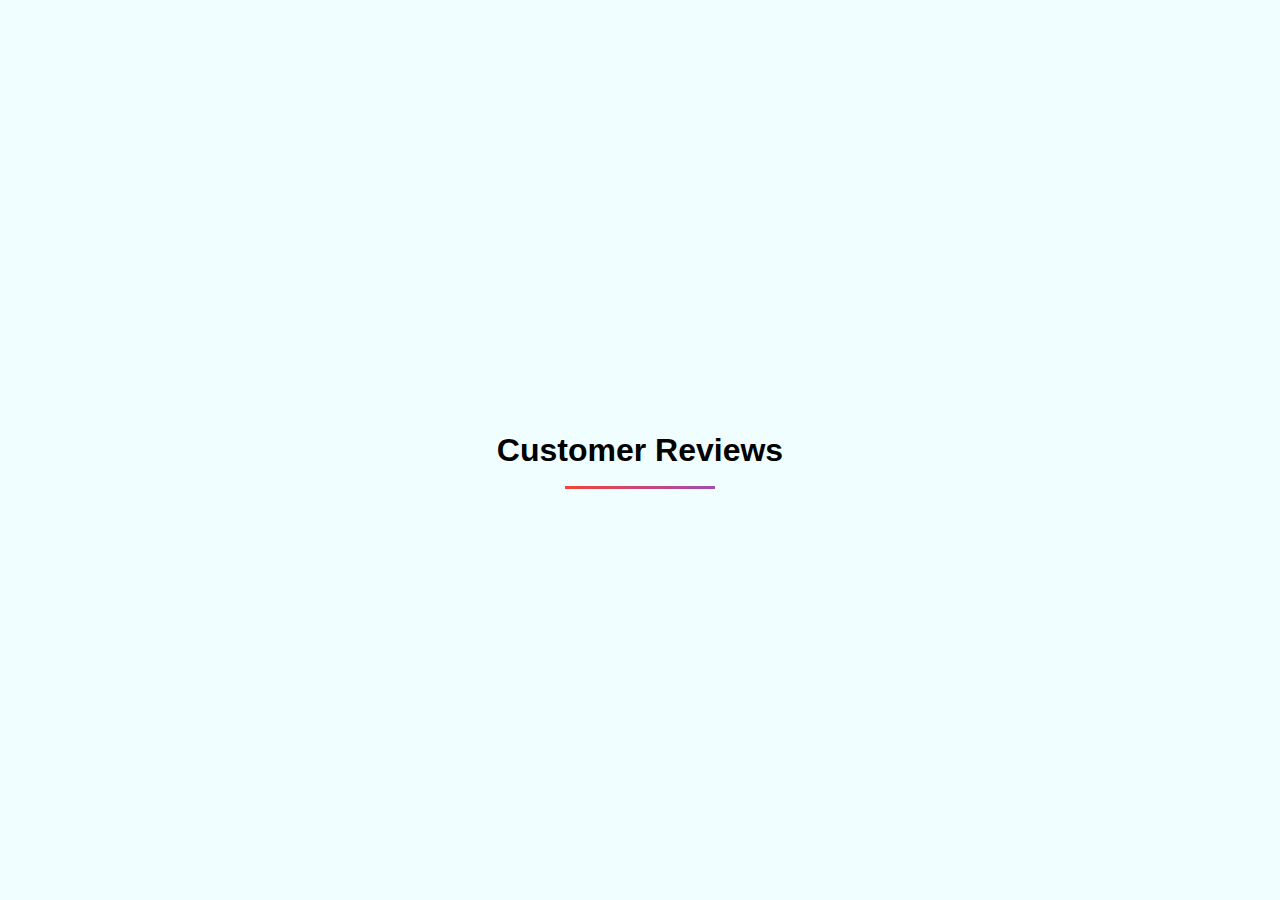
==== index1.html @ 2c9d4229 "testimonial slider started" ====
<!DOCTYPE html>
<html lang="en">
  <head>
    <meta charset="UTF-8" />
    <meta http-equiv="X-UA-Compatible" content="IE=edge" />
    <meta name="viewport" content="width=device-width, initial-scale=1.0" />
    <title>Testimonial Slider</title>
    <link rel="stylesheet" href="style1.css" />
  </head>
  <body>
    <div class="main">
      <h1>Customer Reviews</h1>
    </div>
  </body>
</html>
---- style1.css ----
*{
    margin: 0;
    padding: 0;
}

.main{
    width: 100%;
    height: 100vh;
    background-color: rgb(240, 254, 255);
    font-family:'Franklin Gothic Medium', 'Arial Narrow', Arial, sans-serif;
    display: flex;
    flex-direction: column;
    justify-content: center;
    align-items: center;
}

.main h1{
    position: relative;
}

h1::after{
    content: '';
    width: 150px;
    height: 3px;
    background:linear-gradient(to right, #f44336, #9f4db5);
    position: absolute;
    left: 50%;
    transform: translateX(-50%);
    bottom: -20px;
}
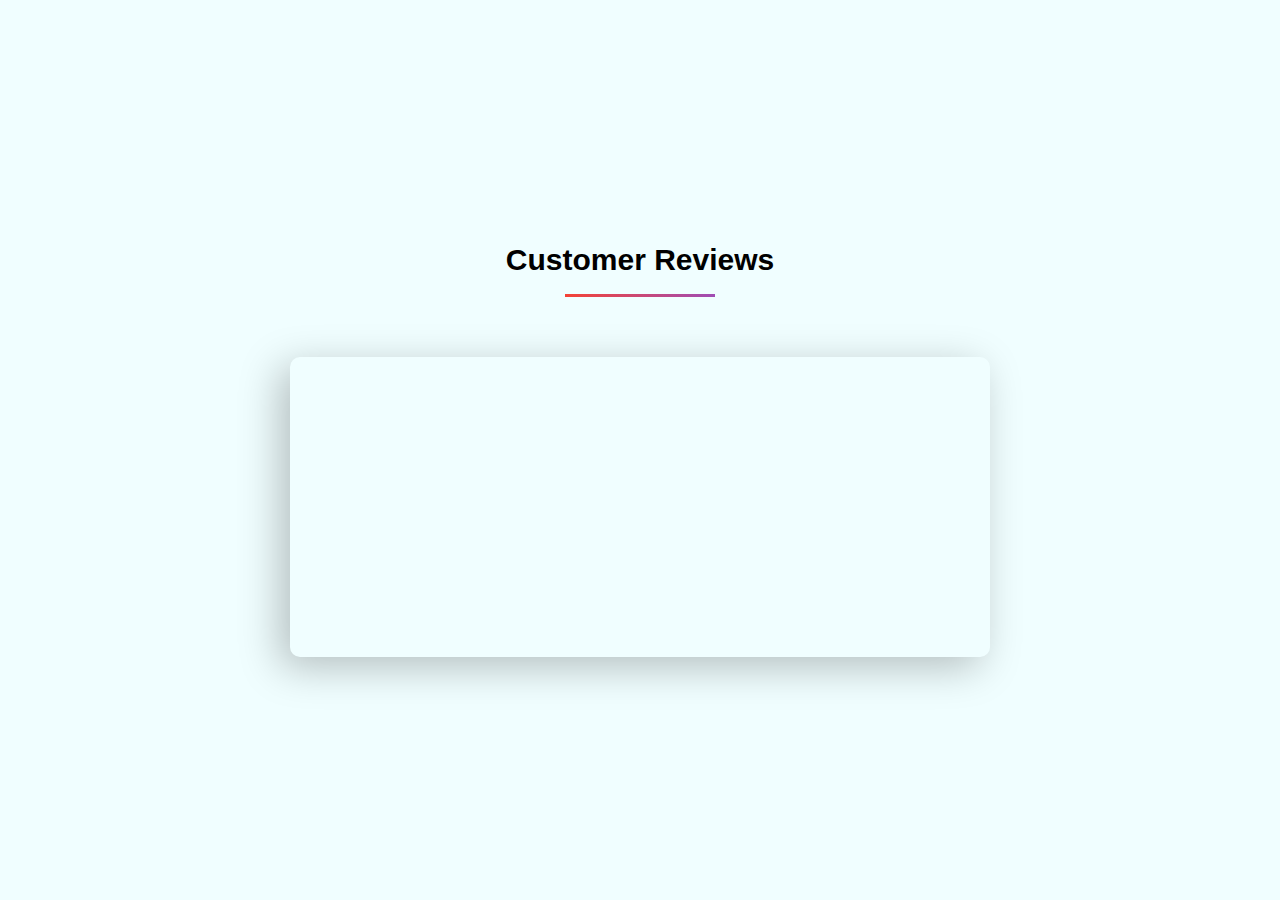
==== commit 7eb3f1dd: "review box added" ====
--- a/index1.html
+++ b/index1.html
@@ -10,6 +10,7 @@
   <body>
     <div class="main">
       <h1>Customer Reviews</h1>
+      <div class="review-box"></div>
     </div>
   </body>
 </html>
--- a/style1.css
+++ b/style1.css
@@ -16,6 +16,8 @@
 
 .main h1{
     position: relative;
+    font-size: 30px;
+    margin-bottom: 80px;
 }
 
 h1::after{
@@ -27,4 +29,13 @@
     left: 50%;
     transform: translateX(-50%);
     bottom: -20px;
+}
+
+.review-box{
+    width: 90%;
+    max-width: 700px;
+    height: 300px;
+    border-radius: 10px;
+    box-shadow: -10px 10px 40px rgba(0,0,0,0.25);
+    position: relative;
 }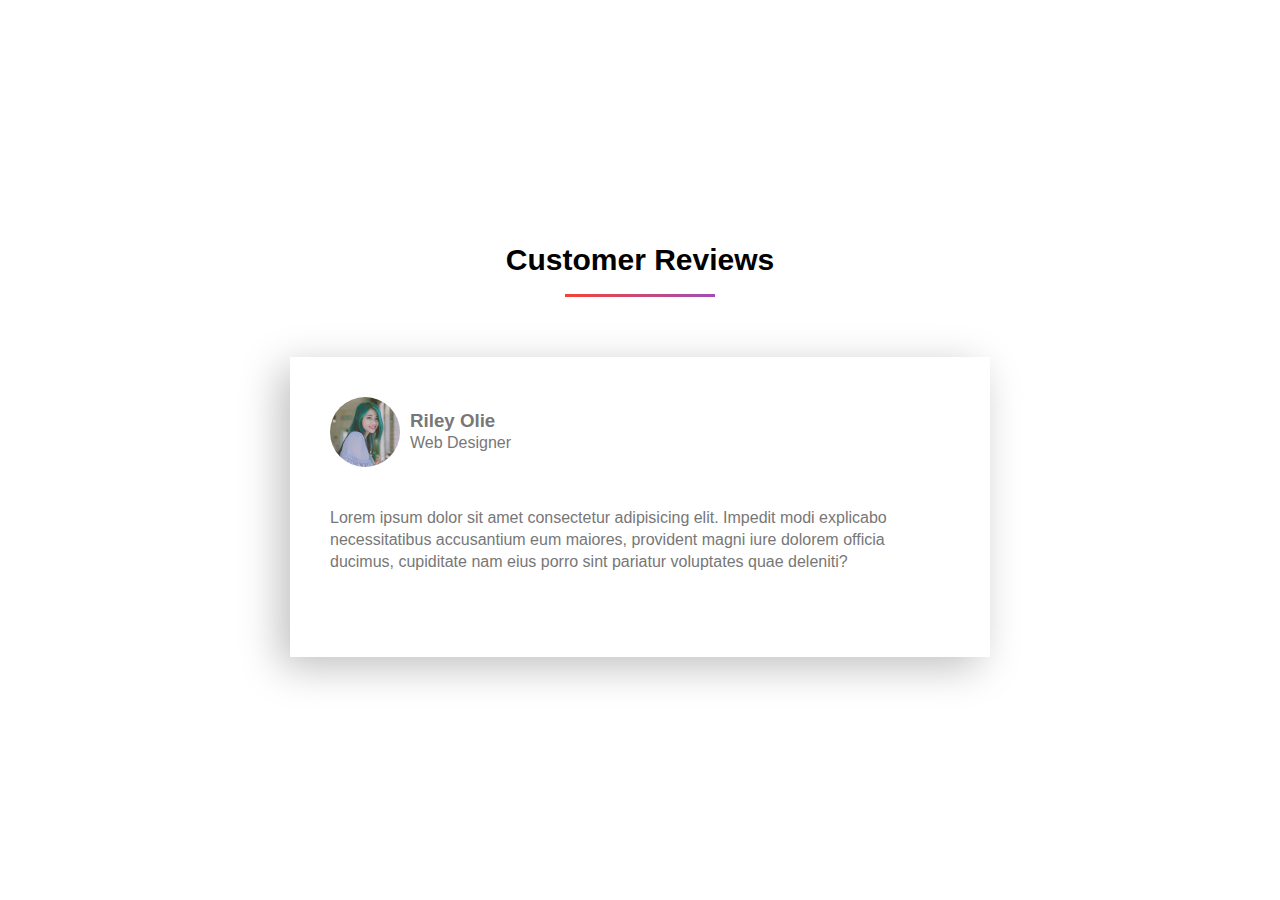
==== commit 6bde4ba1: "card and profile section added + styled" ====
--- a/index1.html
+++ b/index1.html
@@ -10,7 +10,25 @@
   <body>
     <div class="main">
       <h1>Customer Reviews</h1>
-      <div class="review-box"></div>
+      <div class="review-box">
+        <div id="slide">
+          <div class="card">
+            <div class="profile">
+              <img src="img/photo_2022-06-07_18-31-00.jpg" alt="" />
+              <div>
+                <h3>Riley Olie</h3>
+                <p>Web Designer</p>
+              </div>
+            </div>
+            <p>
+              Lorem ipsum dolor sit amet consectetur adipisicing elit. Impedit
+              modi explicabo necessitatibus accusantium eum maiores, provident
+              magni iure dolorem officia ducimus, cupiditate nam eius porro sint
+              pariatur voluptates quae deleniti?
+            </p>
+          </div>
+        </div>
+      </div>
     </div>
   </body>
 </html>
--- a/style1.css
+++ b/style1.css
@@ -6,7 +6,6 @@
 .main{
     width: 100%;
     height: 100vh;
-    background-color: rgb(240, 254, 255);
     font-family:'Franklin Gothic Medium', 'Arial Narrow', Arial, sans-serif;
     display: flex;
     flex-direction: column;
@@ -38,4 +37,26 @@
     border-radius: 10px;
     box-shadow: -10px 10px 40px rgba(0,0,0,0.25);
     position: relative;
+}
+
+.card{
+    height: 300px;
+    padding: 40px;
+    color: #777;
+    line-height: 22px;
+    box-sizing: border-box;
+    background-color: #fff;
+    position: relative;
+}
+
+.profile{
+    display: flex;
+    align-items: center;
+    margin-bottom: 40px;
+}
+
+.profile img{
+    width: 70px;
+    border-radius: 50%;
+    margin-right: 10px;
 }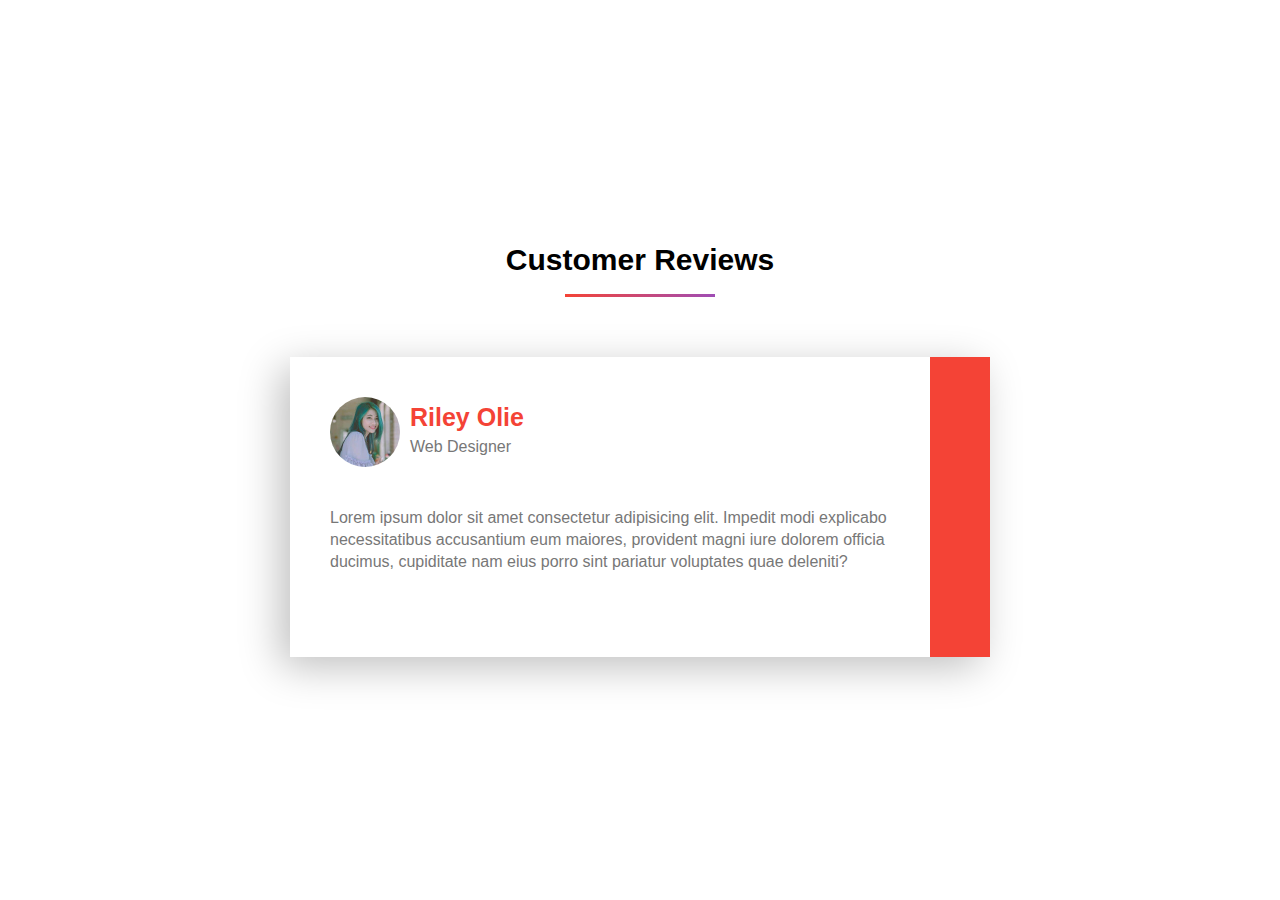
==== commit cc20ddf3: "side bar added and styled" ====
--- a/index1.html
+++ b/index1.html
@@ -28,6 +28,8 @@
             </p>
           </div>
         </div>
+
+        <div class="sidebar"></div>
       </div>
     </div>
   </body>
--- a/style1.css
+++ b/style1.css
@@ -59,4 +59,31 @@
     width: 70px;
     border-radius: 50%;
     margin-right: 10px;
-}+}
+
+.profile h3{
+    font-size: 25px;
+    color: #f44336;
+    margin-bottom: 8px;
+}
+
+#slide{
+    width: 100%;
+    padding-right: 60px;
+    box-sizing: border-box;
+    position: absolute;
+    top: 0;
+    left: 0;
+}
+
+.sidebar{
+    width: 60px;
+    height: 100%;
+    padding: 15px 0;
+    box-sizing: border-box;
+    background-color: #f44336;
+    position: absolute;
+    right: 0;
+    top: 0;
+}
+
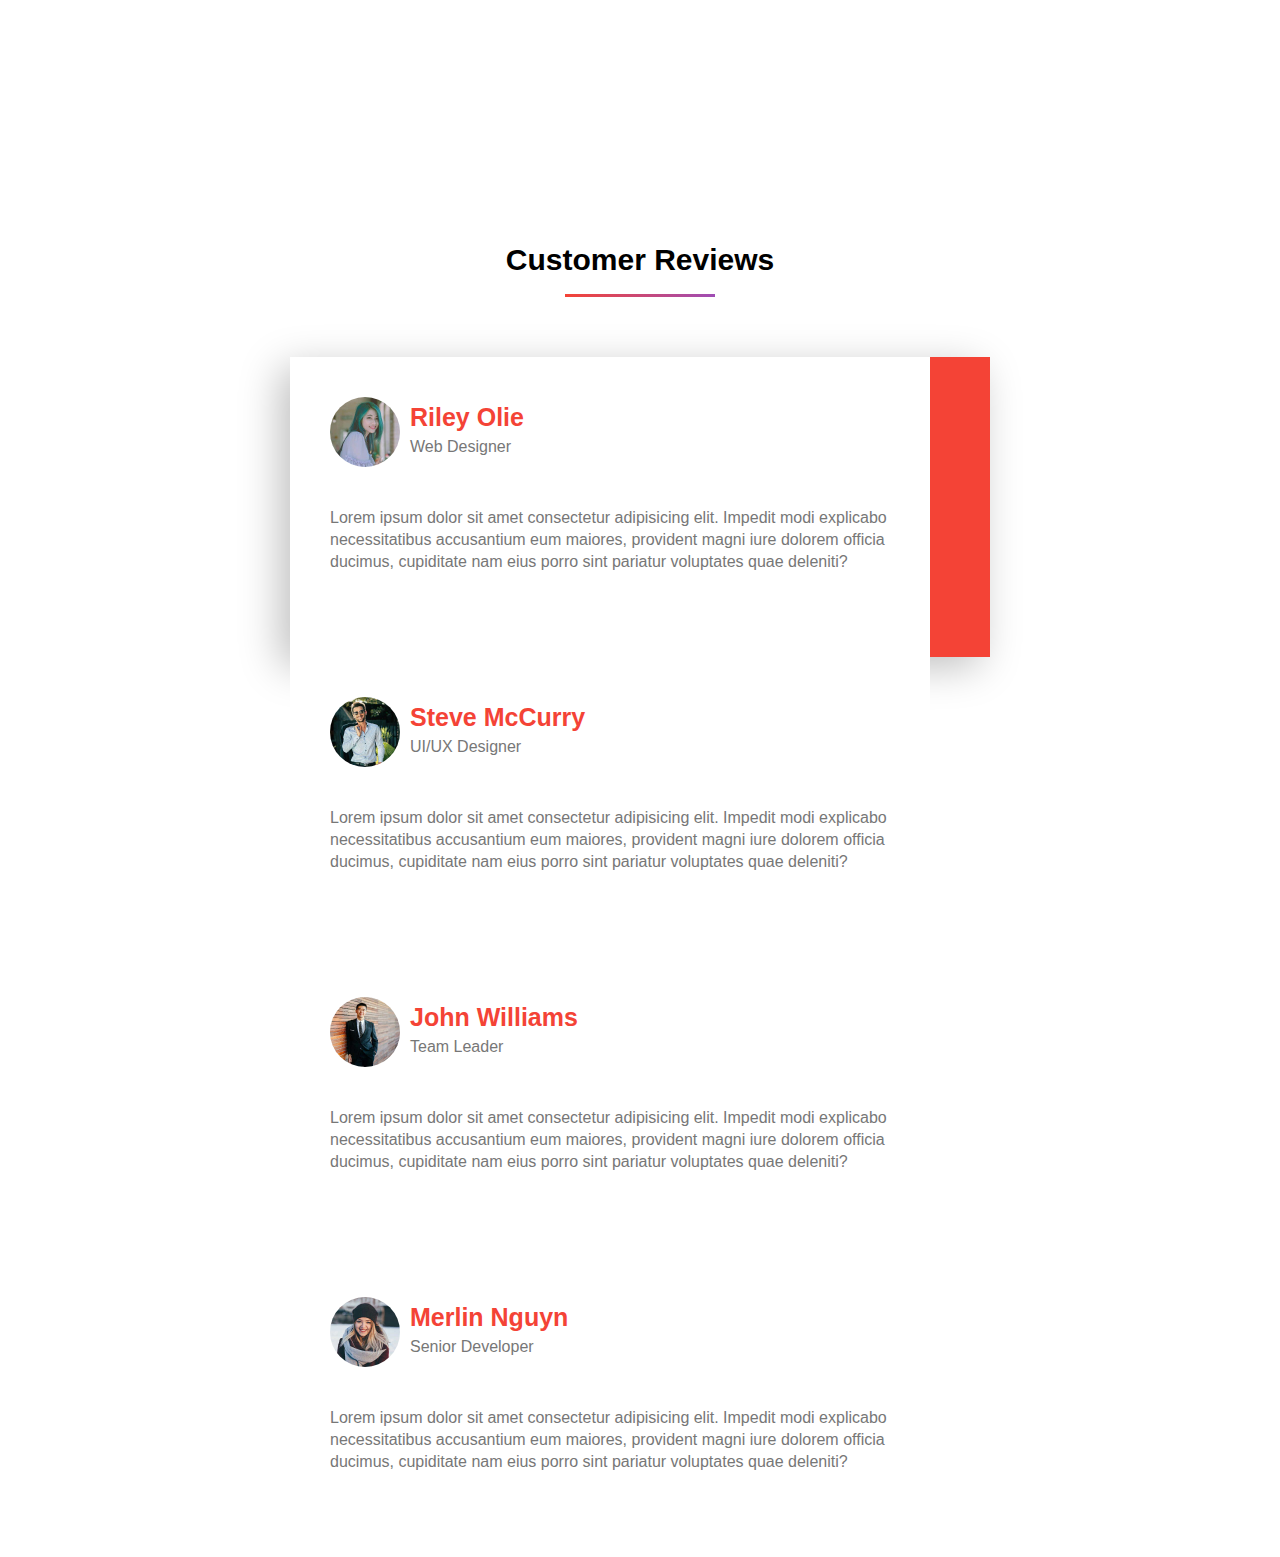
==== commit e06cddcc: "duplicated cards" ====
--- a/index1.html
+++ b/index1.html
@@ -27,6 +27,51 @@
               pariatur voluptates quae deleniti?
             </p>
           </div>
+          <div class="card">
+            <div class="profile">
+              <img src="img/photo_2022-06-07_18-31-41.jpg" alt="" />
+              <div>
+                <h3>Steve McCurry</h3>
+                <p>UI/UX Designer</p>
+              </div>
+            </div>
+            <p>
+              Lorem ipsum dolor sit amet consectetur adipisicing elit. Impedit
+              modi explicabo necessitatibus accusantium eum maiores, provident
+              magni iure dolorem officia ducimus, cupiditate nam eius porro sint
+              pariatur voluptates quae deleniti?
+            </p>
+          </div>
+          <div class="card">
+            <div class="profile">
+              <img src="img/photo_2022-06-07_18-31-35.jpg" alt="" />
+              <div>
+                <h3>John Williams</h3>
+                <p>Team Leader</p>
+              </div>
+            </div>
+            <p>
+              Lorem ipsum dolor sit amet consectetur adipisicing elit. Impedit
+              modi explicabo necessitatibus accusantium eum maiores, provident
+              magni iure dolorem officia ducimus, cupiditate nam eius porro sint
+              pariatur voluptates quae deleniti?
+            </p>
+          </div>
+          <div class="card">
+            <div class="profile">
+              <img src="img/photo_2022-06-07_18-31-46.jpg" alt="" />
+              <div>
+                <h3>Merlin Nguyn</h3>
+                <p>Senior Developer</p>
+              </div>
+            </div>
+            <p>
+              Lorem ipsum dolor sit amet consectetur adipisicing elit. Impedit
+              modi explicabo necessitatibus accusantium eum maiores, provident
+              magni iure dolorem officia ducimus, cupiditate nam eius porro sint
+              pariatur voluptates quae deleniti?
+            </p>
+          </div>
         </div>
 
         <div class="sidebar"></div>
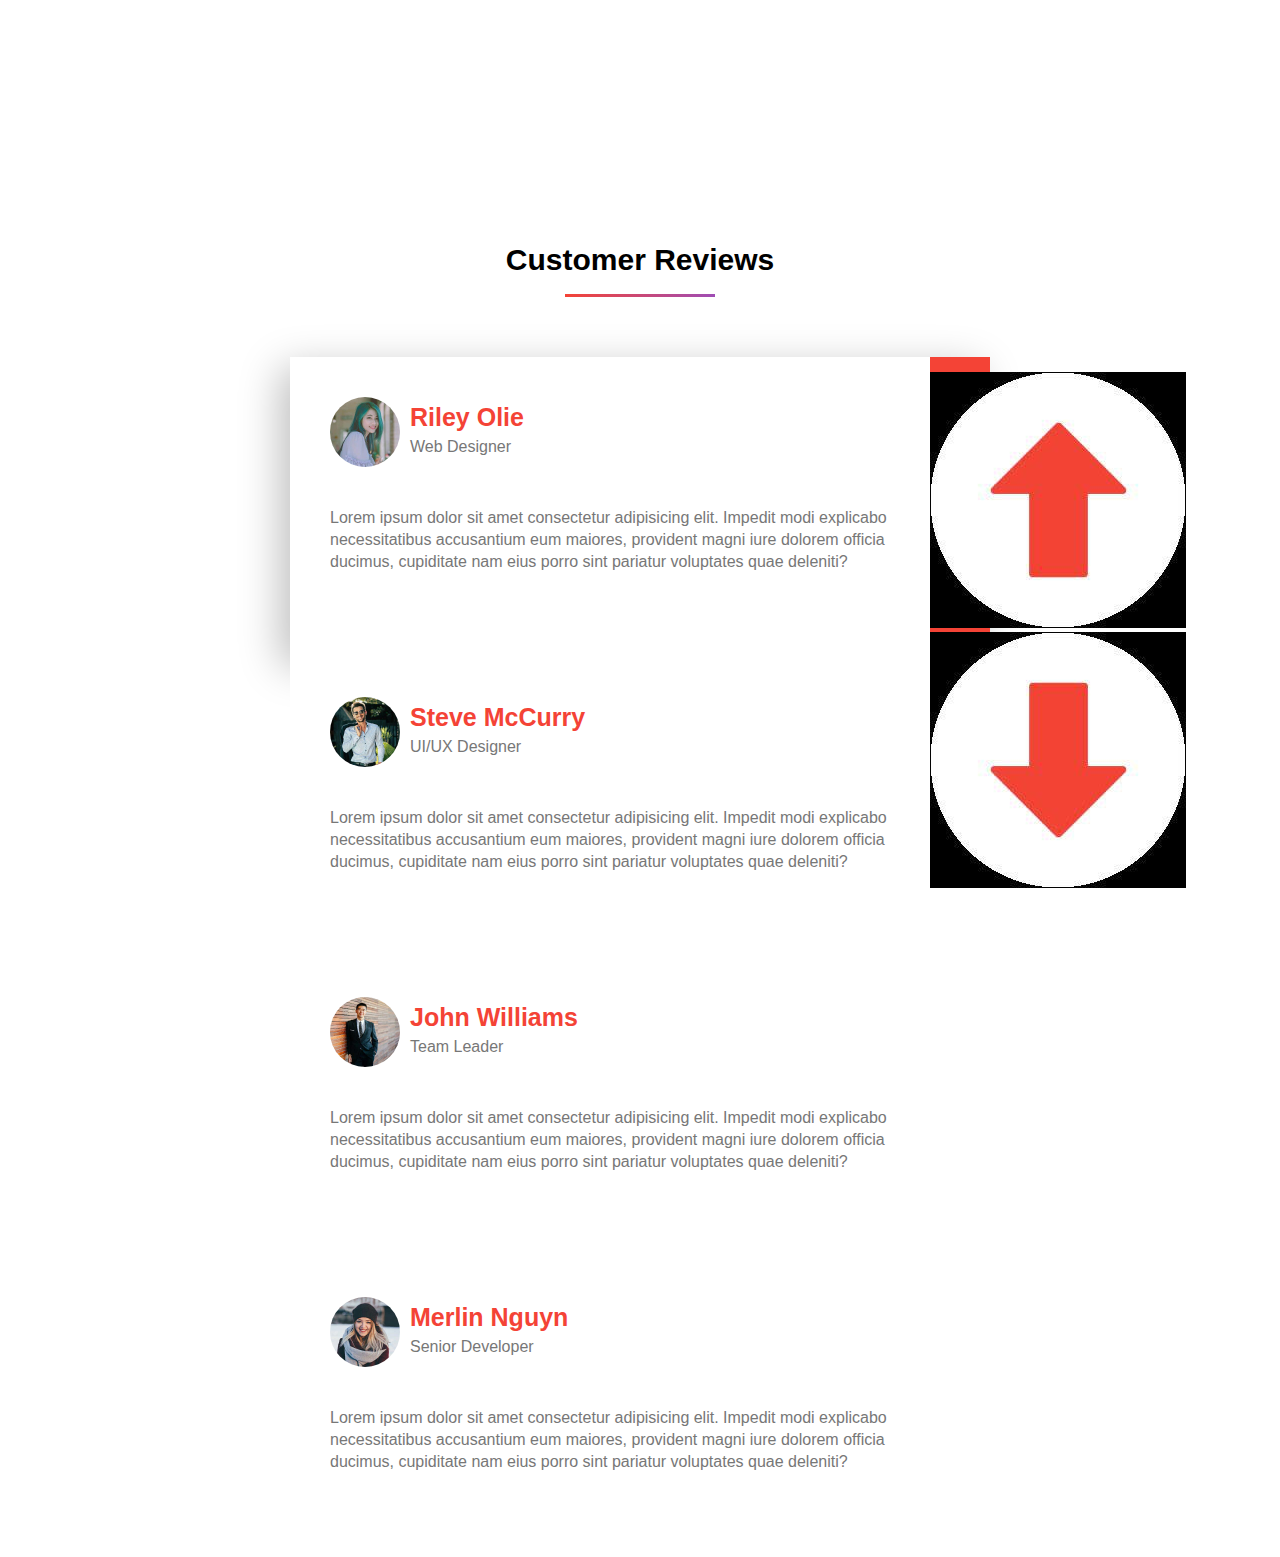
==== commit 24e003bf: "down and up arrow added" ====
--- a/index1.html
+++ b/index1.html
@@ -74,7 +74,10 @@
           </div>
         </div>
 
-        <div class="sidebar"></div>
+        <div class="sidebar">
+          <img src="img/photo_2022-06-07_18-31-49.jpg" alt="up arrow" />
+          <img src="img/photo_2022-06-07_18-31-54.jpg" alt="down arrow" />
+        </div>
       </div>
     </div>
   </body>
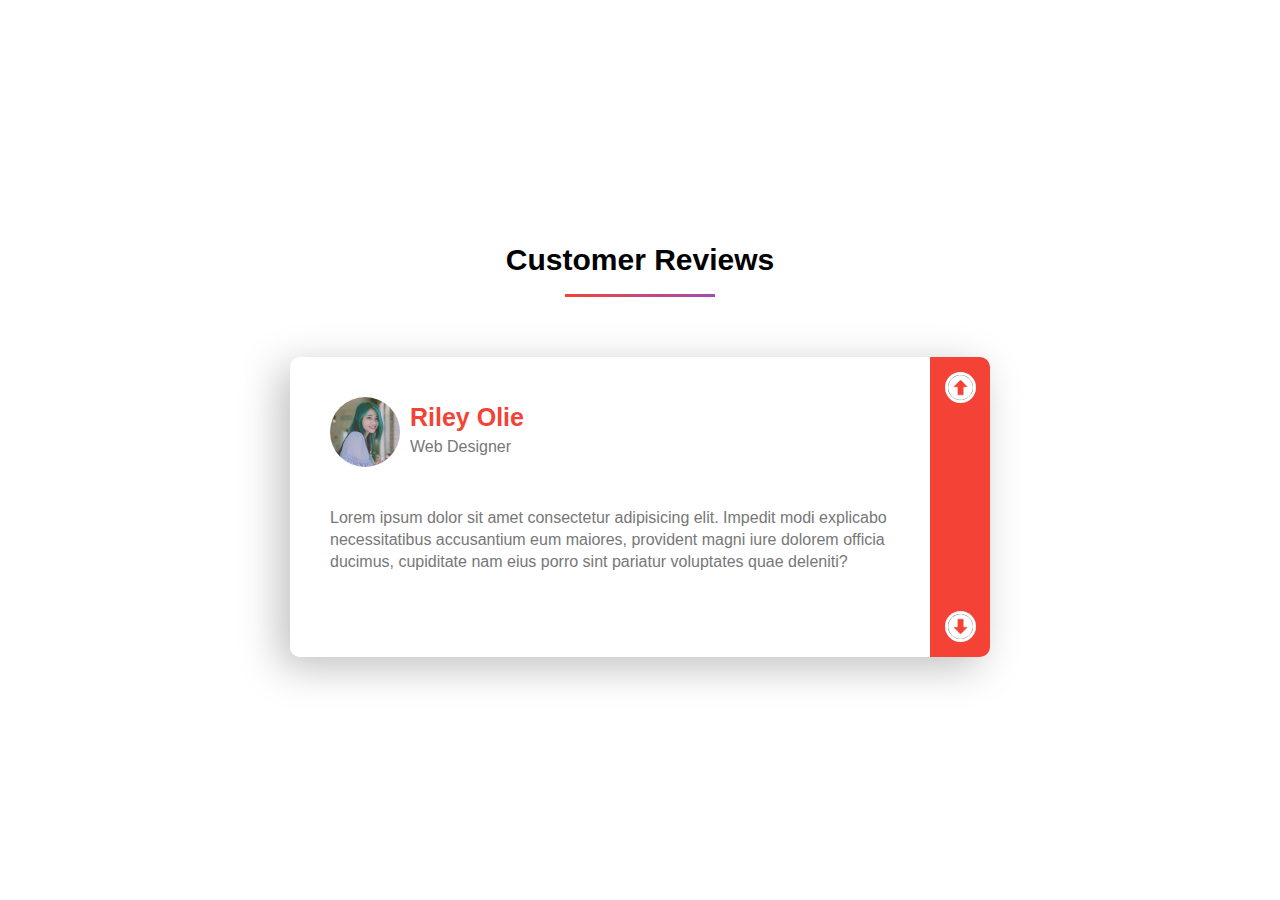
==== commit 99328d1c: "js  added" ====
--- a/index1.html
+++ b/index1.html
@@ -75,10 +75,39 @@
         </div>
 
         <div class="sidebar">
-          <img src="img/photo_2022-06-07_18-31-49.jpg" alt="up arrow" />
-          <img src="img/photo_2022-06-07_18-31-54.jpg" alt="down arrow" />
+          <img
+            src="img/photo_2022-06-07_18-31-49.jpg"
+            alt="up arrow"
+            id="uparrow"
+          />
+          <img
+            src="img/photo_2022-06-07_18-31-54.jpg"
+            alt="down arrow"
+            id="downarrow"
+          />
         </div>
       </div>
     </div>
+
+    <script>
+      var slide = document.getElementById("slide");
+      var upArrow = document.getElementById("uparrow");
+      var downArrow = document.getElementById("downarrow");
+
+      let x = 0;
+
+      upArrow.onclick = function () {
+        if (x > "-900") {
+          x = x - 300;
+          slide.style.top = x + "px";
+        }
+      };
+      downArrow.onclick = function () {
+        if (x < 0) {
+          x = x + 300;
+          slide.style.top = x + "px";
+        }
+      };
+    </script>
   </body>
 </html>
--- a/style1.css
+++ b/style1.css
@@ -11,6 +11,7 @@
     flex-direction: column;
     justify-content: center;
     align-items: center;
+
 }
 
 .main h1{
@@ -37,6 +38,7 @@
     border-radius: 10px;
     box-shadow: -10px 10px 40px rgba(0,0,0,0.25);
     position: relative;
+    overflow: hidden;
 }
 
 .card{
@@ -47,6 +49,7 @@
     box-sizing: border-box;
     background-color: #fff;
     position: relative;
+
 }
 
 .profile{
@@ -74,6 +77,7 @@
     position: absolute;
     top: 0;
     left: 0;
+    transition: 0.5s;
 }
 
 .sidebar{
@@ -85,5 +89,19 @@
     position: absolute;
     right: 0;
     top: 0;
+    display: flex;
+    flex-direction: column;
+    justify-content: space-between;
+    align-items: center;
 }
 
+.sidebar img{
+    width: 25px;
+    padding: 3px;
+    background-color: #fff;
+    border-radius: 50%;
+    cursor: pointer;
+}
+
+
+
